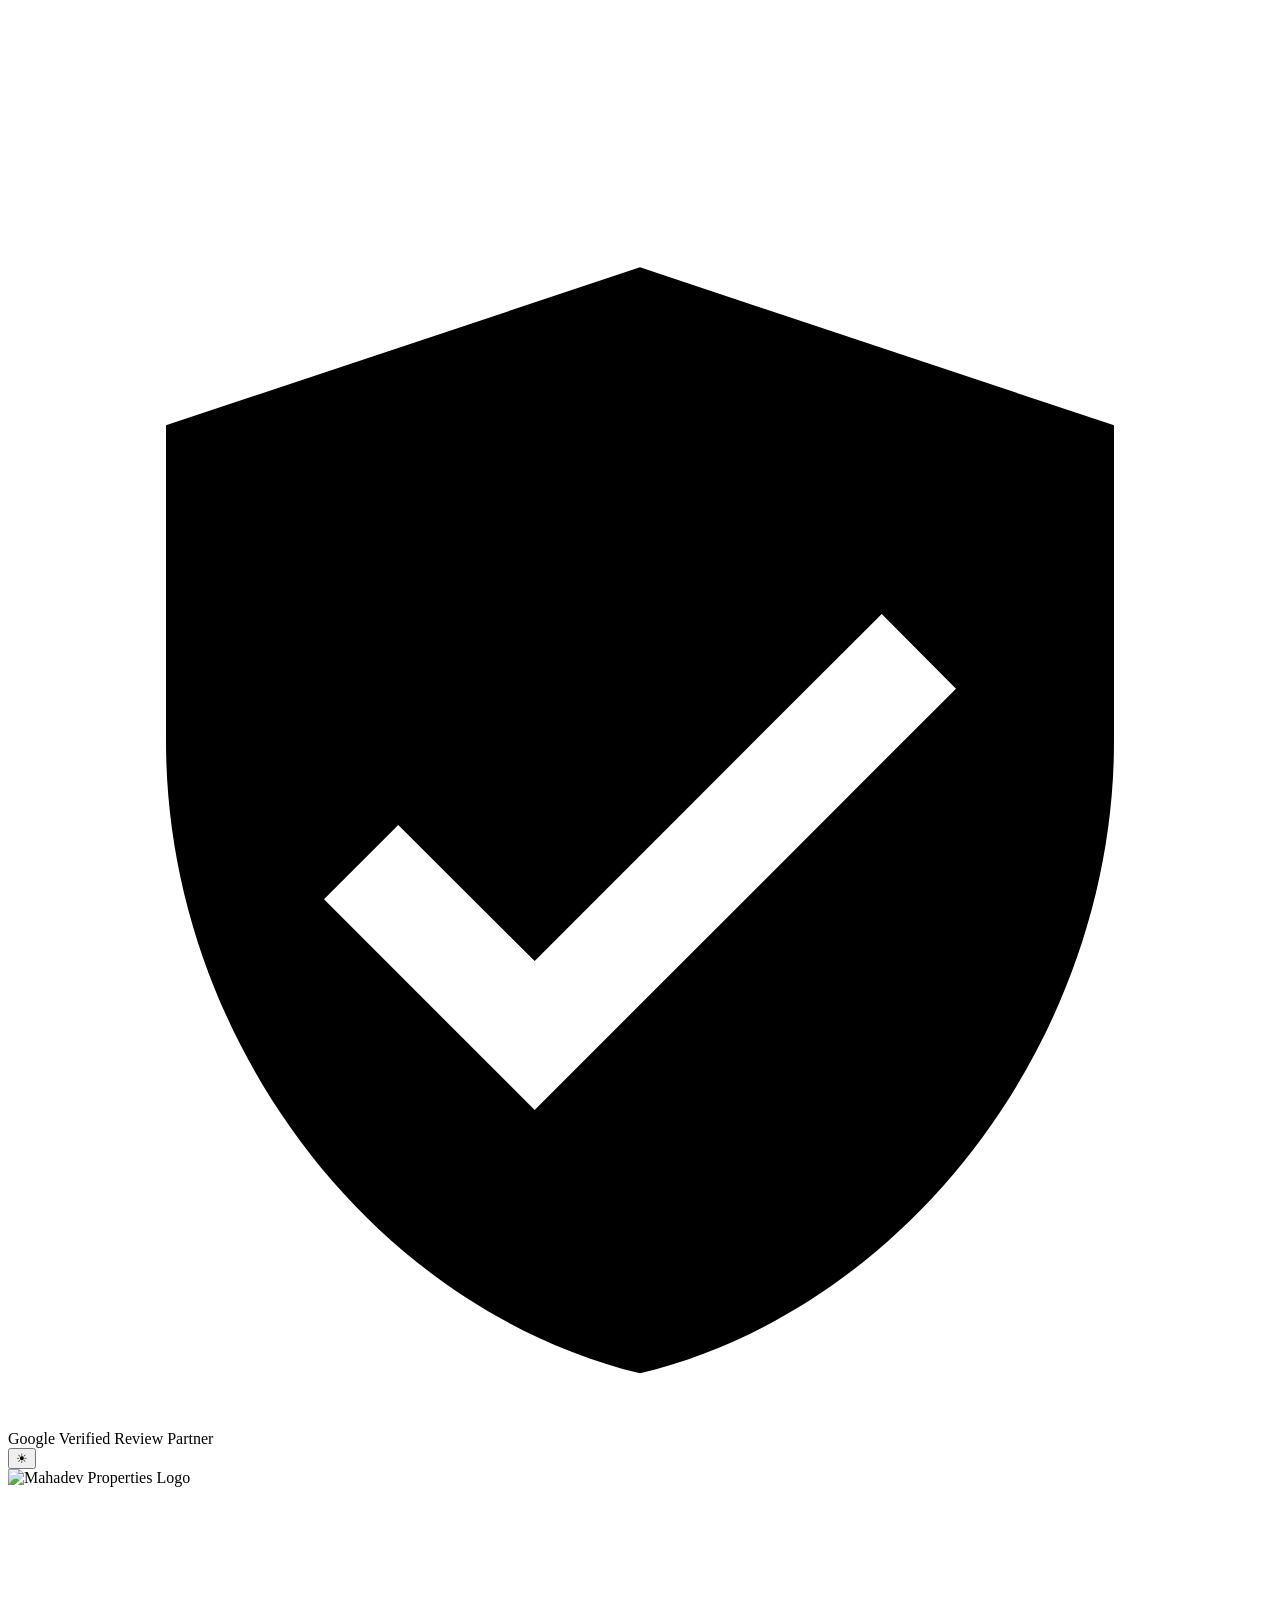
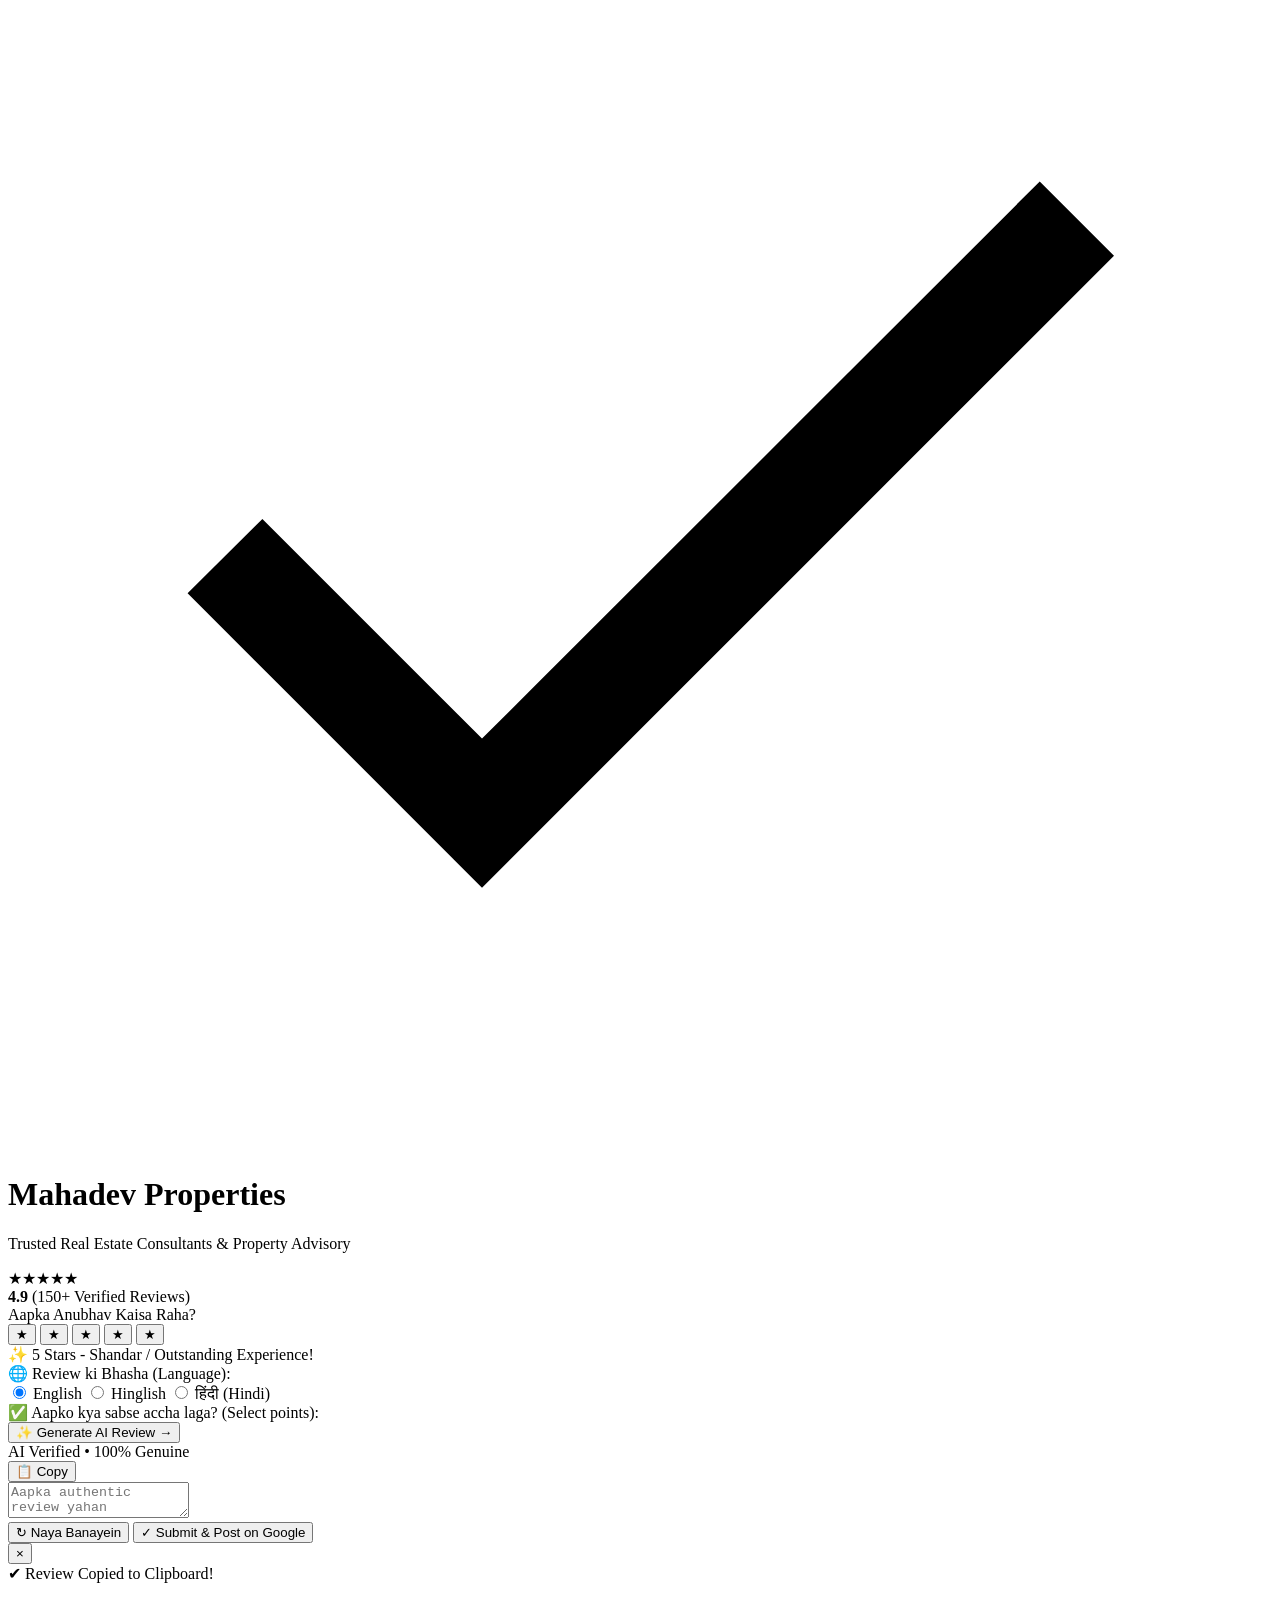
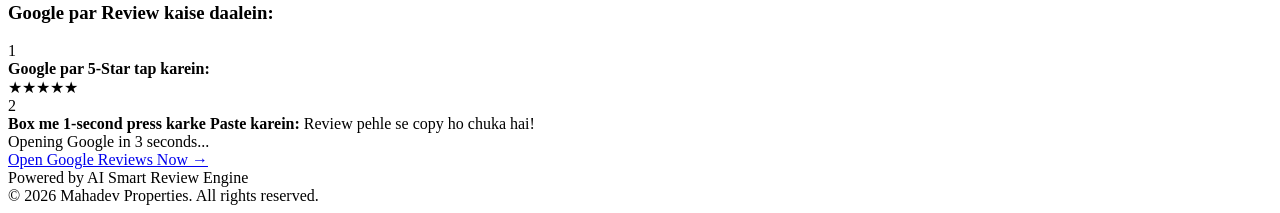
==== frontend/index.html @ 6b3d8788 "first commit" ====
<!DOCTYPE html>
<html lang="en" data-theme="dark">
<head>
  <meta charset="utf-8">
  <meta name="viewport" content="width=device-width, initial-scale=1, maximum-scale=1, user-scalable=no">
  <title>Rate Your Experience - Mahadev Properties</title>
  <link rel="preconnect" href="https://fonts.googleapis.com">
  <link rel="preconnect" href="https://fonts.gstatic.com" crossorigin>
  <link href="https://fonts.googleapis.com/css2?family=Plus+Jakarta+Sans:wght@400;500;600;700;800&family=Playfair+Display:ital,wght@0,600;1,600&display=swap" rel="stylesheet">
  <link rel="stylesheet" href="/static/style.css">
</head>
<body>
  <!-- Ambient Background Glows -->
  <div class="ambient-glow glow-top"></div>
  <div class="ambient-glow glow-bottom"></div>

  <!-- Confetti Canvas -->
  <canvas id="confettiCanvas"></canvas>

  <div class="app-container">
    <!-- Top Bar with Theme Toggle -->
    <div class="top-nav">
      <div class="trust-badge">
        <svg class="shield-icon" viewBox="0 0 24 24" fill="currentColor">
          <path d="M12 2L3 5v6c0 5.55 3.84 10.74 9 12 5.16-1.26 9-6.45 9-12V5l-9-3zm-2 16l-4-4 1.41-1.41L10 15.17l6.59-6.59L18 10l-8 8z"/>
        </svg>
        <span>Google Verified Review Partner</span>
      </div>
      <button type="button" class="theme-toggle" id="themeToggle" aria-label="Toggle Theme" title="Toggle Dark/Light Mode">
        <span class="theme-icon" id="themeIcon">&#9728;</span>
      </button>
    </div>

    <!-- Header Hero Card -->
    <header class="header-card">
      <div class="brand-avatar-wrapper">
        <div class="avatar-ring"></div>
        <img id="bizLogo" src="/static/logo.png" alt="Mahadev Properties Logo" class="brand-logo-img">
        <div class="verified-badge" title="Official Business">
          <svg viewBox="0 0 24 24" fill="currentColor">
            <path d="M9 16.17L4.83 12l-1.42 1.41L9 19 21 7l-1.41-1.41z"/>
          </svg>
        </div>
      </div>

      <h1 id="title">Mahadev Properties</h1>
      <p class="tagline" id="tagline">Trusted Real Estate Consultants & Property Advisory</p>

      <div class="rating-strip">
        <span class="pulse-beacon"></span>
        <div class="mini-stars">&#9733;&#9733;&#9733;&#9733;&#9733;</div>
        <span class="rating-stat"><strong>4.9</strong> (150+ Verified Reviews)</span>
      </div>
    </header>

    <!-- Star Rating Section -->
    <section class="card star-section">
      <div class="section-label">Aapka Anubhav Kaisa Raha?</div>
      <div class="stars-row" id="starsWrapper">
        <button type="button" class="star-btn active" data-rating="1" aria-label="1 star">&#9733;</button>
        <button type="button" class="star-btn active" data-rating="2" aria-label="2 stars">&#9733;</button>
        <button type="button" class="star-btn active" data-rating="3" aria-label="3 stars">&#9733;</button>
        <button type="button" class="star-btn active" data-rating="4" aria-label="4 stars">&#9733;</button>
        <button type="button" class="star-btn active" data-rating="5" aria-label="5 stars">&#9733;</button>
      </div>

      <div class="rating-badge rating-5" id="ratingBadge">
        <span class="badge-icon">&#10024;</span>
        <span class="badge-text" id="ratingLabel">5 Stars - Shandar / Outstanding Experience!</span>
      </div>
    </section>

    <!-- 4 & 5 Star Flow (Google Review Route) -->
    <div id="positiveFlow">
      <!-- Language Selection -->
      <section class="card lang-card">
        <div class="card-header-sm">
          <span class="icon-label">&#127760;</span>
          <span>Review ki Bhasha (Language):</span>
        </div>
        <div class="lang-pills">
          <label class="lang-pill">
            <input type="radio" name="lang" value="English" checked>
            <span>English</span>
          </label>
          <label class="lang-pill">
            <input type="radio" name="lang" value="Hinglish">
            <span>Hinglish</span>
          </label>
          <label class="lang-pill">
            <input type="radio" name="lang" value="Hindi">
            <span>हिंदी (Hindi)</span>
          </label>
        </div>
      </section>

      <!-- Questions & Chips Block -->
      <section class="card questions-card">
        <div class="card-header-sm">
          <span class="icon-label">&#9989;</span>
          <span>Aapko kya sabse accha laga? (Select points):</span>
        </div>
        <div id="questions"></div>

        <button class="btn btn-magic" id="gen">
          <span class="btn-glow"></span>
          <span class="magic-sparkle">&#10024;</span>
          <span class="btn-text">Generate AI Review</span>
          <span class="btn-arrow">&rarr;</span>
        </button>
      </section>

      <!-- Generated Review Result Card -->
      <section class="card result-card" id="result">
        <div class="result-top-bar">
          <div class="badge-ai-sentiment">
            <span class="ai-dot"></span>
            <span>AI Verified &bull; 100% Genuine</span>
          </div>
          <button type="button" class="btn-copy-chip" id="quickCopyBtn" title="Copy Text">
            <span id="quickCopyIcon">&#128203;</span>
            <span id="quickCopyText">Copy</span>
          </button>
        </div>

        <div class="textarea-wrapper">
          <textarea id="text" placeholder="Aapka authentic review yahan banega..."></textarea>
        </div>

        <div class="review-actions">
          <button class="btn btn-outline" id="regen">
            <span>&#8635;</span> Naya Banayein
          </button>
          <button class="btn btn-primary-gold" id="submit">
            <span class="btn-icon">&#10003;</span>
            <span>Submit & Post on Google</span>
          </button>
        </div>
        <div id="msg"></div>
      </section>
    </div>

    <!-- 1-3 Star Flow (Smart Private Feedback Gating) -->
    <div id="negativeFlow" style="display: none;">
      <section class="card concierge-card">
        <div class="concierge-badge">VIP Founder's Desk</div>
        <h2 class="concierge-title">Humein behtar banne me madad karein</h2>
        <p class="concierge-desc">
          Hamara aim hamesha 5-star standard dene ka hota hai. Kripya batayein kahan kami rahi, hamare founder ispar turant personally dhyan denge.
        </p>

        <div class="form-group">
          <label for="fbText">Aapka Sujhaav ya Shikayat *</label>
          <textarea id="fbText" rows="4" placeholder="Kripya batayein hum kya behtar kar sakte the..."></textarea>
        </div>

        <div class="form-row">
          <div class="form-group">
            <label for="fbName">Aapka Naam (Optional)</label>
            <input type="text" id="fbName" placeholder="Aapka naam">
          </div>
          <div class="form-group">
            <label for="fbPhone">Phone Number (Optional)</label>
            <input type="tel" id="fbPhone" placeholder="Mobile number">
          </div>
        </div>

        <button class="btn btn-gold" id="fbSubmit">
          <span>&#128172;</span> Send Direct to Management
        </button>
        <div id="fbMsg"></div>
      </section>
    </div>

    <!-- Step-by-Step Google Instructions Modal -->
    <div class="modal-backdrop" id="modalBackdrop">
      <div class="modal-card">
        <button type="button" class="modal-close" id="modalClose">&times;</button>
        
        <div class="modal-success-badge">
          <span class="check-mark">&#10004;</span>
          <span>Review Copied to Clipboard!</span>
        </div>

        <h3 class="modal-heading">Google par Review kaise daalein:</h3>

        <div class="guide-steps">
          <div class="guide-step-item">
            <div class="step-badge">1</div>
            <div class="step-info">
              <strong>Google par 5-Star tap karein:</strong>
              <div class="gold-star-row">&#9733;&#9733;&#9733;&#9733;&#9733;</div>
            </div>
          </div>
          
          <div class="guide-step-item">
            <div class="step-badge">2</div>
            <div class="step-info">
              <strong>Box me 1-second press karke Paste karein:</strong>
              <span class="step-hint">Review pehle se copy ho chuka hai!</span>
            </div>
          </div>
        </div>

        <div class="countdown-bar">
          <div class="countdown-progress" id="countdownProgress"></div>
        </div>
        <div class="countdown-label" id="countdownText">Opening Google in 3 seconds...</div>

        <a id="modalRedirectBtn" class="btn btn-primary-gold btn-block" href="#" target="_blank" rel="noopener noreferrer">
          Open Google Reviews Now &rarr;
        </a>
      </div>
    </div>

    <!-- Footer -->
    <footer class="app-footer">
      <div class="footer-powered">Powered by <span>AI Smart Review Engine</span></div>
      <div class="footer-legal">&copy; 2026 Mahadev Properties. All rights reserved.</div>
    </footer>
  </div>

  <script src="/static/app.js"></script>
</body>
</html>
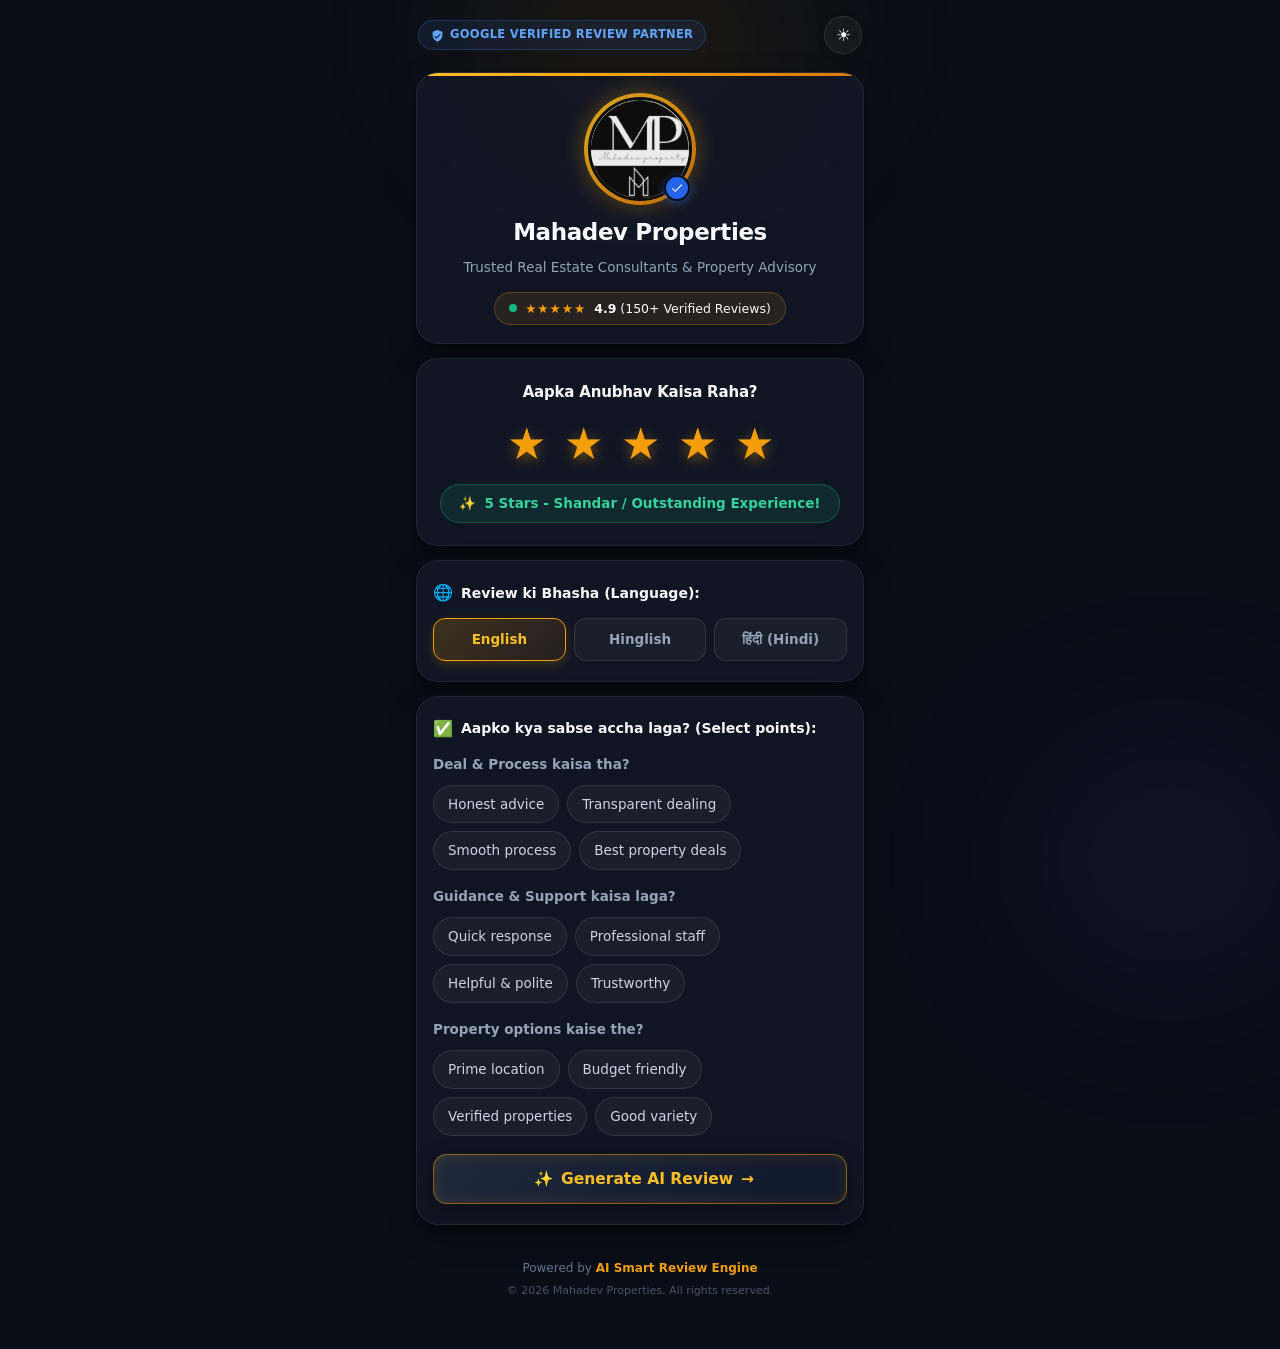
==== commit af21e671: "Fix Netlify static paths, remove standee page, and add zero-fail review engine" ====
--- a/frontend/index.html
+++ b/frontend/index.html
@@ -4,10 +4,23 @@
   <meta charset="utf-8">
   <meta name="viewport" content="width=device-width, initial-scale=1, maximum-scale=1, user-scalable=no">
   <title>Rate Your Experience - Mahadev Properties</title>
+  <meta name="description" content="Share your verified experience & authentic review for Mahadev Properties. Quick AI-assisted 5-star Google review portal.">
+  <link rel="icon" type="image/png" href="logo.png">
+  <link rel="apple-touch-icon" href="logo.png">
+
+  <!-- OpenGraph / Social Sharing -->
+  <meta property="og:title" content="Rate Your Experience - Mahadev Properties">
+  <meta property="og:description" content="Official review portal for Mahadev Properties. Help us serve you better!">
+  <meta property="og:image" content="logo.png">
+  <meta property="og:type" content="website">
+
+  <!-- Fonts -->
   <link rel="preconnect" href="https://fonts.googleapis.com">
   <link rel="preconnect" href="https://fonts.gstatic.com" crossorigin>
   <link href="https://fonts.googleapis.com/css2?family=Plus+Jakarta+Sans:wght@400;500;600;700;800&family=Playfair+Display:ital,wght@0,600;1,600&display=swap" rel="stylesheet">
-  <link rel="stylesheet" href="/static/style.css">
+  
+  <!-- Relative stylesheet works seamlessly on Netlify, Render & Localhost -->
+  <link rel="stylesheet" href="style.css">
 </head>
 <body>
   <!-- Ambient Background Glows -->
@@ -35,7 +48,7 @@
     <header class="header-card">
       <div class="brand-avatar-wrapper">
         <div class="avatar-ring"></div>
-        <img id="bizLogo" src="/static/logo.png" alt="Mahadev Properties Logo" class="brand-logo-img">
+        <img id="bizLogo" src="logo.png" alt="Mahadev Properties Logo" class="brand-logo-img">
         <div class="verified-badge" title="Official Business">
           <svg viewBox="0 0 24 24" fill="currentColor">
             <path d="M9 16.17L4.83 12l-1.42 1.41L9 19 21 7l-1.41-1.41z"/>
@@ -220,6 +233,7 @@
     </footer>
   </div>
 
-  <script src="/static/app.js"></script>
+  <!-- Relative script works seamlessly on Netlify, Render & Localhost -->
+  <script src="app.js"></script>
 </body>
 </html>
--- a/frontend/style.css
+++ b/frontend/style.css
@@ -0,0 +1,988 @@
+/* ==========================================================================
+   ULTRA-PREMIUM SAAS DESIGN SYSTEM - OBSIDIAN & CHAMPAGNE GOLD LUXURY
+   ========================================================================== */
+
+:root {
+  /* DARK THEME (DEFAULT LUXURY) */
+  --bg-gradient: radial-gradient(circle at 15% 15%, rgba(245, 158, 11, 0.08) 0%, transparent 45%),
+                 radial-gradient(circle at 85% 85%, rgba(59, 130, 246, 0.06) 0%, transparent 45%),
+                 #090d16;
+  --bg-solid: #090d16;
+  --card-bg: rgba(18, 24, 38, 0.85);
+  --card-border: rgba(255, 255, 255, 0.08);
+  --card-hover-border: rgba(245, 158, 11, 0.3);
+  --text-primary: #f8fafc;
+  --text-secondary: #94a3b8;
+  --text-muted: #64748b;
+  
+  --gold-primary: #f59e0b;
+  --gold-hover: #d97706;
+  --gold-gradient: linear-gradient(135deg, #fbbf24 0%, #f59e0b 50%, #d97706 100%);
+  --gold-glow: rgba(245, 158, 11, 0.4);
+  --blue-primary: #3b82f6;
+  --blue-gradient: linear-gradient(135deg, #3b82f6 0%, #1d4ed8 100%);
+  
+  --chip-bg: rgba(255, 255, 255, 0.04);
+  --chip-border: rgba(255, 255, 255, 0.1);
+  --chip-text: #cbd5e1;
+  --chip-active-bg: linear-gradient(135deg, rgba(245, 158, 11, 0.2) 0%, rgba(217, 119, 6, 0.1) 100%);
+  --chip-active-border: #f59e0b;
+  --chip-active-text: #fbbf24;
+
+  --input-bg: rgba(11, 15, 25, 0.7);
+  --input-border: rgba(255, 255, 255, 0.12);
+  --input-focus-border: #f59e0b;
+  
+  --shadow-card: 0 12px 32px -8px rgba(0, 0, 0, 0.6), 0 4px 12px -2px rgba(0, 0, 0, 0.4);
+  --shadow-gold: 0 6px 20px -2px rgba(245, 158, 11, 0.35);
+  
+  --radius-card: 22px;
+  --radius-pill: 9999px;
+  --radius-btn: 14px;
+}
+
+[data-theme="light"] {
+  /* LIGHT LUXURY THEME */
+  --bg-gradient: radial-gradient(circle at 10% 10%, rgba(245, 158, 11, 0.06) 0%, transparent 50%),
+                 radial-gradient(circle at 90% 90%, rgba(59, 130, 246, 0.05) 0%, transparent 50%),
+                 #f8fafc;
+  --bg-solid: #f8fafc;
+  --card-bg: #ffffff;
+  --card-border: #e2e8f0;
+  --card-hover-border: rgba(245, 158, 11, 0.4);
+  --text-primary: #0f172a;
+  --text-secondary: #475569;
+  --text-muted: #64748b;
+  
+  --chip-bg: #f1f5f9;
+  --chip-border: #e2e8f0;
+  --chip-text: #334155;
+  --chip-active-bg: linear-gradient(135deg, #fffbeb 0%, #fef3c7 100%);
+  --chip-active-border: #d97706;
+  --chip-active-text: #b45309;
+
+  --input-bg: #f8fafc;
+  --input-border: #cbd5e1;
+  --input-focus-border: #d97706;
+
+  --shadow-card: 0 10px 30px -4px rgba(15, 23, 42, 0.07), 0 2px 8px -2px rgba(15, 23, 42, 0.04);
+}
+
+/* ==========================================================================
+   BASE & RESET
+   ========================================================================== */
+
+* {
+  box-sizing: border-box;
+  -webkit-tap-highlight-color: transparent;
+  transition: background-color 0.25s ease, border-color 0.25s ease, color 0.25s ease;
+}
+
+html, body {
+  margin: 0;
+  padding: 0;
+  min-height: 100vh;
+  font-family: 'Plus Jakarta Sans', system-ui, -apple-system, BlinkMacSystemFont, sans-serif;
+  background: var(--bg-solid);
+  background-image: var(--bg-gradient);
+  background-attachment: fixed;
+  color: var(--text-primary);
+  line-height: 1.55;
+  -webkit-font-smoothing: antialiased;
+  -moz-osx-font-smoothing: grayscale;
+  overflow-x: hidden;
+}
+
+/* Ambient Ambient Glow Orbs */
+.ambient-glow {
+  position: fixed;
+  border-radius: 50%;
+  filter: blur(90px);
+  pointer-events: none;
+  z-index: 0;
+  opacity: 0.6;
+}
+
+.glow-top {
+  top: -80px;
+  left: 50%;
+  transform: translateX(-50%);
+  width: 380px;
+  height: 240px;
+  background: rgba(245, 158, 11, 0.15);
+}
+
+.glow-bottom {
+  bottom: -100px;
+  right: -50px;
+  width: 320px;
+  height: 280px;
+  background: rgba(59, 130, 246, 0.12);
+}
+
+/* Canvas Confetti */
+#confettiCanvas {
+  position: fixed;
+  inset: 0;
+  width: 100vw;
+  height: 100vh;
+  pointer-events: none;
+  z-index: 9999;
+}
+
+/* App Wrapper */
+.app-container {
+  position: relative;
+  z-index: 1;
+  max-width: 480px;
+  margin: 0 auto;
+  padding: 12px 16px 50px;
+}
+
+/* ==========================================================================
+   TOP BAR & NAVIGATION
+   ========================================================================== */
+
+.top-nav {
+  display: flex;
+  align-items: center;
+  justify-content: space-between;
+  margin-bottom: 14px;
+  padding: 4px 2px;
+}
+
+.trust-badge {
+  display: inline-flex;
+  align-items: center;
+  gap: 6px;
+  padding: 5px 12px;
+  background: rgba(59, 130, 246, 0.1);
+  border: 1px solid rgba(59, 130, 246, 0.25);
+  border-radius: var(--radius-pill);
+  font-size: 11.5px;
+  font-weight: 700;
+  color: #60a5fa;
+  letter-spacing: 0.3px;
+  text-transform: uppercase;
+}
+
+.shield-icon {
+  width: 13px;
+  height: 13px;
+}
+
+.theme-toggle {
+  display: flex;
+  align-items: center;
+  justify-content: center;
+  width: 38px;
+  height: 38px;
+  background: var(--chip-bg);
+  border: 1px solid var(--chip-border);
+  border-radius: var(--radius-pill);
+  color: var(--text-primary);
+  font-size: 17px;
+  cursor: pointer;
+  box-shadow: 0 2px 8px rgba(0, 0, 0, 0.15);
+  transition: transform 0.2s cubic-bezier(0.34, 1.56, 0.64, 1);
+}
+
+.theme-toggle:active {
+  transform: scale(0.9);
+}
+
+/* ==========================================================================
+   HEADER HERO CARD & LOGO
+   ========================================================================== */
+
+.header-card {
+  text-align: center;
+  padding: 24px 16px 18px;
+  background: var(--card-bg);
+  border: 1px solid var(--card-border);
+  border-radius: var(--radius-card);
+  box-shadow: var(--shadow-card);
+  backdrop-filter: blur(20px);
+  margin-bottom: 14px;
+  position: relative;
+  overflow: hidden;
+}
+
+.header-card::before {
+  content: '';
+  position: absolute;
+  top: 0;
+  left: 0;
+  right: 0;
+  height: 3px;
+  background: var(--gold-gradient);
+}
+
+/* Circular Logo with Glowing Halo */
+.brand-avatar-wrapper {
+  position: relative;
+  width: 104px;
+  height: 104px;
+  margin: 0 auto 14px;
+}
+
+.avatar-ring {
+  position: absolute;
+  inset: -4px;
+  border-radius: 50%;
+  background: var(--gold-gradient);
+  opacity: 0.85;
+  box-shadow: 0 0 25px var(--gold-glow);
+  animation: pulseHalo 3.5s ease-in-out infinite alternate;
+}
+
+@keyframes pulseHalo {
+  0% { transform: scale(0.97); opacity: 0.6; box-shadow: 0 0 15px var(--gold-glow); }
+  100% { transform: scale(1.03); opacity: 0.95; box-shadow: 0 0 28px var(--gold-glow); }
+}
+
+.brand-logo-img {
+  position: relative;
+  width: 104px;
+  height: 104px;
+  border-radius: 50%;
+  object-fit: cover;
+  background: #ffffff;
+  border: 3px solid #090d16;
+  z-index: 2;
+  box-shadow: inset 0 0 10px rgba(0, 0, 0, 0.15);
+}
+
+.verified-badge {
+  position: absolute;
+  bottom: 0;
+  right: 2px;
+  width: 26px;
+  height: 26px;
+  background: #2563eb;
+  color: #ffffff;
+  border-radius: 50%;
+  border: 2.5px solid #090d16;
+  display: flex;
+  align-items: center;
+  justify-content: center;
+  z-index: 3;
+  box-shadow: 0 2px 8px rgba(37, 99, 235, 0.5);
+}
+
+.verified-badge svg {
+  width: 14px;
+  height: 14px;
+}
+
+h1 {
+  font-size: 23px;
+  font-weight: 800;
+  margin: 0 0 6px;
+  color: var(--text-primary);
+  letter-spacing: -0.4px;
+}
+
+.tagline {
+  font-size: 13.5px;
+  color: var(--text-secondary);
+  margin: 0 0 14px;
+  font-weight: 500;
+}
+
+.rating-strip {
+  display: inline-flex;
+  align-items: center;
+  gap: 8px;
+  padding: 6px 14px;
+  background: rgba(245, 158, 11, 0.1);
+  border: 1px solid rgba(245, 158, 11, 0.25);
+  border-radius: var(--radius-pill);
+  font-size: 12.5px;
+  color: var(--text-primary);
+}
+
+.pulse-beacon {
+  width: 8px;
+  height: 8px;
+  border-radius: 50%;
+  background: #10b981;
+  box-shadow: 0 0 0 0 rgba(16, 185, 129, 0.7);
+  animation: pulseBeacon 2s infinite;
+}
+
+@keyframes pulseBeacon {
+  0% { transform: scale(0.95); box-shadow: 0 0 0 0 rgba(16, 185, 129, 0.7); }
+  70% { transform: scale(1); box-shadow: 0 0 0 6px rgba(16, 185, 129, 0); }
+  100% { transform: scale(0.95); box-shadow: 0 0 0 0 rgba(16, 185, 129, 0); }
+}
+
+.mini-stars {
+  color: var(--gold-primary);
+  letter-spacing: 1px;
+}
+
+/* ==========================================================================
+   CARDS & COMMON CONTAINERS
+   ========================================================================== */
+
+.card {
+  background: var(--card-bg);
+  border: 1px solid var(--card-border);
+  border-radius: var(--radius-card);
+  padding: 20px 16px;
+  margin-bottom: 14px;
+  box-shadow: var(--shadow-card);
+  backdrop-filter: blur(20px);
+  transition: border-color 0.25s ease, box-shadow 0.25s ease;
+}
+
+.card-header-sm {
+  display: flex;
+  align-items: center;
+  gap: 8px;
+  font-size: 14px;
+  font-weight: 700;
+  color: var(--text-primary);
+  margin-bottom: 12px;
+}
+
+.icon-label {
+  font-size: 16px;
+}
+
+/* ==========================================================================
+   3D GOLD STAR RATING SECTION
+   ========================================================================== */
+
+.star-section {
+  text-align: center;
+  padding: 22px 16px;
+  position: relative;
+}
+
+.section-label {
+  font-size: 15px;
+  font-weight: 700;
+  color: var(--text-primary);
+  margin-bottom: 14px;
+  letter-spacing: -0.2px;
+}
+
+.stars-row {
+  display: flex;
+  justify-content: center;
+  gap: 10px;
+  margin-bottom: 14px;
+}
+
+.star-btn {
+  background: transparent;
+  border: none;
+  font-size: 44px;
+  line-height: 1;
+  color: rgba(148, 163, 184, 0.3);
+  cursor: pointer;
+  padding: 4px;
+  transition: transform 0.2s cubic-bezier(0.34, 1.56, 0.64, 1), color 0.18s ease, text-shadow 0.18s ease;
+  user-select: none;
+}
+
+.star-btn.active {
+  color: var(--gold-primary);
+  text-shadow: 0 4px 14px var(--gold-glow);
+}
+
+.star-btn:hover {
+  transform: scale(1.18) rotate(4deg);
+}
+
+.star-btn:active {
+  transform: scale(1.32) rotate(-3deg);
+}
+
+.rating-badge {
+  display: inline-flex;
+  align-items: center;
+  gap: 8px;
+  padding: 8px 18px;
+  border-radius: var(--radius-pill);
+  font-size: 13.5px;
+  font-weight: 700;
+  transition: all 0.25s ease;
+}
+
+.rating-5, .rating-4 {
+  background: rgba(16, 185, 129, 0.12);
+  color: #34d399;
+  border: 1px solid rgba(16, 185, 129, 0.3);
+}
+
+[data-theme="light"] .rating-5, [data-theme="light"] .rating-4 {
+  background: #ecfdf5;
+  color: #065f46;
+  border-color: #a7f3d0;
+}
+
+.rating-3 {
+  background: rgba(245, 158, 11, 0.12);
+  color: #fbbf24;
+  border: 1px solid rgba(245, 158, 11, 0.3);
+}
+
+.rating-2, .rating-1 {
+  background: rgba(239, 68, 68, 0.12);
+  color: #f87171;
+  border: 1px solid rgba(239, 68, 68, 0.3);
+}
+
+/* ==========================================================================
+   LANGUAGE PILLS
+   ========================================================================== */
+
+.lang-pills {
+  display: flex;
+  gap: 8px;
+}
+
+.lang-pill {
+  flex: 1;
+  cursor: pointer;
+}
+
+.lang-pill input {
+  display: none;
+}
+
+.lang-pill span {
+  display: block;
+  text-align: center;
+  padding: 10px 8px;
+  border-radius: 12px;
+  background: var(--chip-bg);
+  border: 1.5px solid var(--chip-border);
+  color: var(--text-secondary);
+  font-size: 13.5px;
+  font-weight: 600;
+  transition: all 0.2s cubic-bezier(0.4, 0, 0.2, 1);
+}
+
+.lang-pill input:checked + span {
+  background: var(--chip-active-bg);
+  border-color: var(--chip-active-border);
+  color: var(--chip-active-text);
+  font-weight: 700;
+  box-shadow: 0 4px 12px rgba(245, 158, 11, 0.2);
+}
+
+/* ==========================================================================
+   QUESTIONS & HIGHLIGHTS CHIPS
+   ========================================================================== */
+
+.block {
+  margin-bottom: 16px;
+}
+
+.block:last-child {
+  margin-bottom: 18px;
+}
+
+.block h3 {
+  font-size: 13.5px;
+  font-weight: 600;
+  color: var(--text-secondary);
+  margin: 0 0 10px;
+}
+
+.chips {
+  display: flex;
+  flex-wrap: wrap;
+  gap: 8px;
+}
+
+.chip {
+  cursor: pointer;
+}
+
+.chip input {
+  display: none;
+}
+
+.chip span {
+  display: inline-flex;
+  align-items: center;
+  gap: 6px;
+  padding: 8px 14px;
+  border-radius: var(--radius-pill);
+  background: var(--chip-bg);
+  border: 1.5px solid var(--chip-border);
+  color: var(--chip-text);
+  font-size: 13.5px;
+  font-weight: 500;
+  transition: all 0.2s cubic-bezier(0.34, 1.56, 0.64, 1);
+}
+
+.chip:hover span {
+  border-color: rgba(245, 158, 11, 0.4);
+}
+
+.chip input:checked + span {
+  background: var(--chip-active-bg);
+  border-color: var(--chip-active-border);
+  color: var(--chip-active-text);
+  font-weight: 700;
+  box-shadow: 0 4px 14px rgba(245, 158, 11, 0.25);
+  transform: translateY(-2px);
+}
+
+.chip input:checked + span::before {
+  content: "✓";
+  font-weight: 800;
+  color: var(--gold-primary);
+}
+
+/* ==========================================================================
+   BUTTONS (SHIMMER & LUXURY GOLD)
+   ========================================================================== */
+
+.btn {
+  position: relative;
+  display: inline-flex;
+  align-items: center;
+  justify-content: center;
+  gap: 8px;
+  width: 100%;
+  padding: 15px 20px;
+  border: none;
+  border-radius: var(--radius-btn);
+  font-size: 15.5px;
+  font-weight: 700;
+  font-family: inherit;
+  cursor: pointer;
+  text-decoration: none;
+  overflow: hidden;
+  transition: transform 0.2s cubic-bezier(0.34, 1.56, 0.64, 1), box-shadow 0.2s ease, opacity 0.2s ease;
+}
+
+.btn:active {
+  transform: scale(0.97);
+}
+
+.btn:disabled {
+  opacity: 0.55;
+  cursor: not-allowed;
+  transform: none;
+}
+
+/* Magic Shimmer Button */
+.btn-magic {
+  background: linear-gradient(135deg, #1e293b 0%, #0f172a 100%);
+  color: #fbbf24;
+  border: 1px solid rgba(245, 158, 11, 0.5);
+  box-shadow: 0 6px 20px rgba(0, 0, 0, 0.4), inset 0 0 15px rgba(245, 158, 11, 0.15);
+}
+
+.btn-magic::after {
+  content: '';
+  position: absolute;
+  top: 0;
+  left: -100%;
+  width: 60%;
+  height: 100%;
+  background: linear-gradient(90deg, transparent, rgba(251, 191, 36, 0.25), transparent);
+  transform: skewX(-20deg);
+  animation: magicSheen 3s infinite;
+}
+
+@keyframes magicSheen {
+  0% { left: -100%; }
+  40% { left: 160%; }
+  100% { left: 160%; }
+}
+
+.btn-magic:hover:not(:disabled) {
+  border-color: #f59e0b;
+  box-shadow: 0 8px 24px rgba(245, 158, 11, 0.3);
+}
+
+/* Primary Gold Button */
+.btn-primary-gold {
+  background: var(--gold-gradient);
+  color: #0f172a;
+  font-weight: 800;
+  box-shadow: var(--shadow-gold);
+}
+
+.btn-primary-gold:hover:not(:disabled) {
+  box-shadow: 0 8px 25px rgba(245, 158, 11, 0.5);
+}
+
+.btn-gold {
+  background: var(--gold-gradient);
+  color: #0f172a;
+  font-weight: 800;
+  box-shadow: var(--shadow-gold);
+}
+
+.btn-outline {
+  background: var(--chip-bg);
+  color: var(--text-primary);
+  border: 1px solid var(--chip-border);
+}
+
+.btn-outline:hover {
+  background: rgba(255, 255, 255, 0.08);
+}
+
+.btn-block {
+  width: 100%;
+}
+
+/* ==========================================================================
+   REVIEW RESULT CARD
+   ========================================================================== */
+
+.result-card {
+  display: none;
+  border-color: rgba(245, 158, 11, 0.4);
+  background: var(--card-bg);
+  animation: slideFadeIn 0.3s cubic-bezier(0.34, 1.56, 0.64, 1);
+}
+
+@keyframes slideFadeIn {
+  from { opacity: 0; transform: translateY(12px); }
+  to { opacity: 1; transform: translateY(0); }
+}
+
+.result-top-bar {
+  display: flex;
+  align-items: center;
+  justify-content: space-between;
+  margin-bottom: 10px;
+}
+
+.badge-ai-sentiment {
+  display: inline-flex;
+  align-items: center;
+  gap: 6px;
+  font-size: 12px;
+  font-weight: 700;
+  color: #34d399;
+  background: rgba(16, 185, 129, 0.1);
+  padding: 4px 10px;
+  border-radius: var(--radius-pill);
+  border: 1px solid rgba(16, 185, 129, 0.25);
+}
+
+.ai-dot {
+  width: 6px;
+  height: 6px;
+  border-radius: 50%;
+  background: #34d399;
+}
+
+.btn-copy-chip {
+  display: inline-flex;
+  align-items: center;
+  gap: 5px;
+  background: var(--chip-bg);
+  border: 1px solid var(--chip-border);
+  color: var(--text-primary);
+  padding: 5px 12px;
+  border-radius: var(--radius-pill);
+  font-size: 12.5px;
+  font-weight: 700;
+  cursor: pointer;
+  transition: all 0.2s ease;
+}
+
+.btn-copy-chip:hover {
+  background: rgba(255, 255, 255, 0.1);
+  border-color: #f59e0b;
+}
+
+.btn-copy-chip.copied {
+  background: #10b981;
+  color: #ffffff;
+  border-color: #10b981;
+}
+
+.textarea-wrapper textarea,
+input[type="text"], input[type="tel"] {
+  width: 100%;
+  background: var(--input-bg);
+  border: 1.5px solid var(--input-border);
+  border-radius: 14px;
+  padding: 14px;
+  font-size: 14.5px;
+  font-family: inherit;
+  color: var(--text-primary);
+  outline: none;
+  transition: border-color 0.2s ease, box-shadow 0.2s ease;
+}
+
+.textarea-wrapper textarea:focus,
+input[type="text"]:focus, input[type="tel"]:focus {
+  border-color: var(--input-focus-border);
+  box-shadow: 0 0 0 3px rgba(245, 158, 11, 0.18);
+}
+
+.textarea-wrapper textarea {
+  min-height: 125px;
+  resize: vertical;
+  line-height: 1.6;
+}
+
+.review-actions {
+  display: flex;
+  gap: 10px;
+  margin-top: 14px;
+}
+
+.review-actions .btn-outline {
+  flex: 0.9;
+}
+
+.review-actions .btn-primary-gold {
+  flex: 1.5;
+}
+
+#msg {
+  margin-top: 14px;
+  font-size: 13.5px;
+  text-align: center;
+  min-height: 20px;
+}
+
+/* ==========================================================================
+   CONCIERGE / NEGATIVE FLOW (1-3 STARS)
+   ========================================================================== */
+
+.concierge-card {
+  border-color: rgba(245, 158, 11, 0.4);
+}
+
+.concierge-badge {
+  display: inline-block;
+  font-size: 11.5px;
+  font-weight: 800;
+  text-transform: uppercase;
+  color: #fbbf24;
+  background: rgba(245, 158, 11, 0.12);
+  border: 1px solid rgba(245, 158, 11, 0.3);
+  padding: 4px 12px;
+  border-radius: var(--radius-pill);
+  margin-bottom: 10px;
+}
+
+.concierge-title {
+  font-size: 19px;
+  font-weight: 800;
+  margin: 0 0 8px;
+  color: var(--text-primary);
+  letter-spacing: -0.3px;
+}
+
+.concierge-desc {
+  font-size: 13.5px;
+  color: var(--text-secondary);
+  margin: 0 0 16px;
+  line-height: 1.55;
+}
+
+.form-group {
+  margin-bottom: 12px;
+}
+
+.form-group label {
+  display: block;
+  font-size: 13px;
+  font-weight: 600;
+  color: var(--text-secondary);
+  margin-bottom: 6px;
+}
+
+.form-row {
+  display: flex;
+  gap: 10px;
+}
+
+.form-row .form-group {
+  flex: 1;
+}
+
+#fbMsg {
+  margin-top: 12px;
+  font-size: 14px;
+  text-align: center;
+}
+
+/* ==========================================================================
+   MODAL DIALOG (GOOGLE GUIDE)
+   ========================================================================== */
+
+.modal-backdrop {
+  position: fixed;
+  inset: 0;
+  background: rgba(0, 0, 0, 0.75);
+  backdrop-filter: blur(8px);
+  display: none;
+  align-items: center;
+  justify-content: center;
+  padding: 16px;
+  z-index: 10000;
+}
+
+.modal-backdrop.show {
+  display: flex;
+}
+
+.modal-card {
+  position: relative;
+  background: var(--card-bg);
+  border: 1px solid rgba(245, 158, 11, 0.4);
+  border-radius: 24px;
+  max-width: 400px;
+  width: 100%;
+  padding: 26px 20px 20px;
+  text-align: center;
+  box-shadow: 0 25px 60px rgba(0, 0, 0, 0.7);
+  animation: modalSpring 0.3s cubic-bezier(0.34, 1.56, 0.64, 1);
+}
+
+@keyframes modalSpring {
+  0% { transform: scale(0.85); opacity: 0; }
+  100% { transform: scale(1); opacity: 1; }
+}
+
+.modal-close {
+  position: absolute;
+  top: 14px;
+  right: 14px;
+  background: var(--chip-bg);
+  border: 1px solid var(--chip-border);
+  color: var(--text-muted);
+  width: 32px;
+  height: 32px;
+  border-radius: 50%;
+  font-size: 20px;
+  cursor: pointer;
+  display: flex;
+  align-items: center;
+  justify-content: center;
+}
+
+.modal-success-badge {
+  display: inline-flex;
+  align-items: center;
+  gap: 6px;
+  background: rgba(16, 185, 129, 0.15);
+  color: #34d399;
+  border: 1px solid rgba(16, 185, 129, 0.35);
+  padding: 6px 16px;
+  border-radius: var(--radius-pill);
+  font-size: 13.5px;
+  font-weight: 800;
+  margin-bottom: 14px;
+}
+
+.modal-heading {
+  font-size: 18.5px;
+  font-weight: 800;
+  color: var(--text-primary);
+  margin: 0 0 16px;
+}
+
+.guide-steps {
+  display: flex;
+  flex-direction: column;
+  gap: 10px;
+  text-align: left;
+  margin-bottom: 16px;
+}
+
+.guide-step-item {
+  display: flex;
+  align-items: center;
+  gap: 12px;
+  background: var(--chip-bg);
+  border: 1px solid var(--chip-border);
+  padding: 12px 14px;
+  border-radius: 14px;
+}
+
+.step-badge {
+  width: 28px;
+  height: 28px;
+  background: var(--gold-gradient);
+  color: #0f172a;
+  border-radius: 50%;
+  display: flex;
+  align-items: center;
+  justify-content: center;
+  font-weight: 800;
+  font-size: 14px;
+  flex-shrink: 0;
+}
+
+.step-info {
+  font-size: 13px;
+  color: var(--text-secondary);
+}
+
+.step-info strong {
+  display: block;
+  color: var(--text-primary);
+  font-size: 13.5px;
+}
+
+.gold-star-row {
+  color: var(--gold-primary);
+  font-size: 17px;
+  letter-spacing: 2px;
+  margin-top: 2px;
+}
+
+.countdown-bar {
+  width: 100%;
+  height: 5px;
+  background: rgba(255, 255, 255, 0.1);
+  border-radius: var(--radius-pill);
+  overflow: hidden;
+  margin-bottom: 8px;
+}
+
+.countdown-progress {
+  width: 100%;
+  height: 100%;
+  background: var(--gold-gradient);
+  transition: width 1s linear;
+}
+
+.countdown-label {
+  font-size: 12.5px;
+  color: var(--text-muted);
+  margin-bottom: 14px;
+}
+
+/* ==========================================================================
+   FOOTER
+   ========================================================================== */
+
+.app-footer {
+  text-align: center;
+  padding: 20px 10px 0;
+  font-size: 12px;
+  color: var(--text-muted);
+}
+
+.footer-powered span {
+  color: var(--gold-primary);
+  font-weight: 700;
+}
+
+.footer-legal {
+  margin-top: 4px;
+  font-size: 11px;
+  opacity: 0.7;
+}
